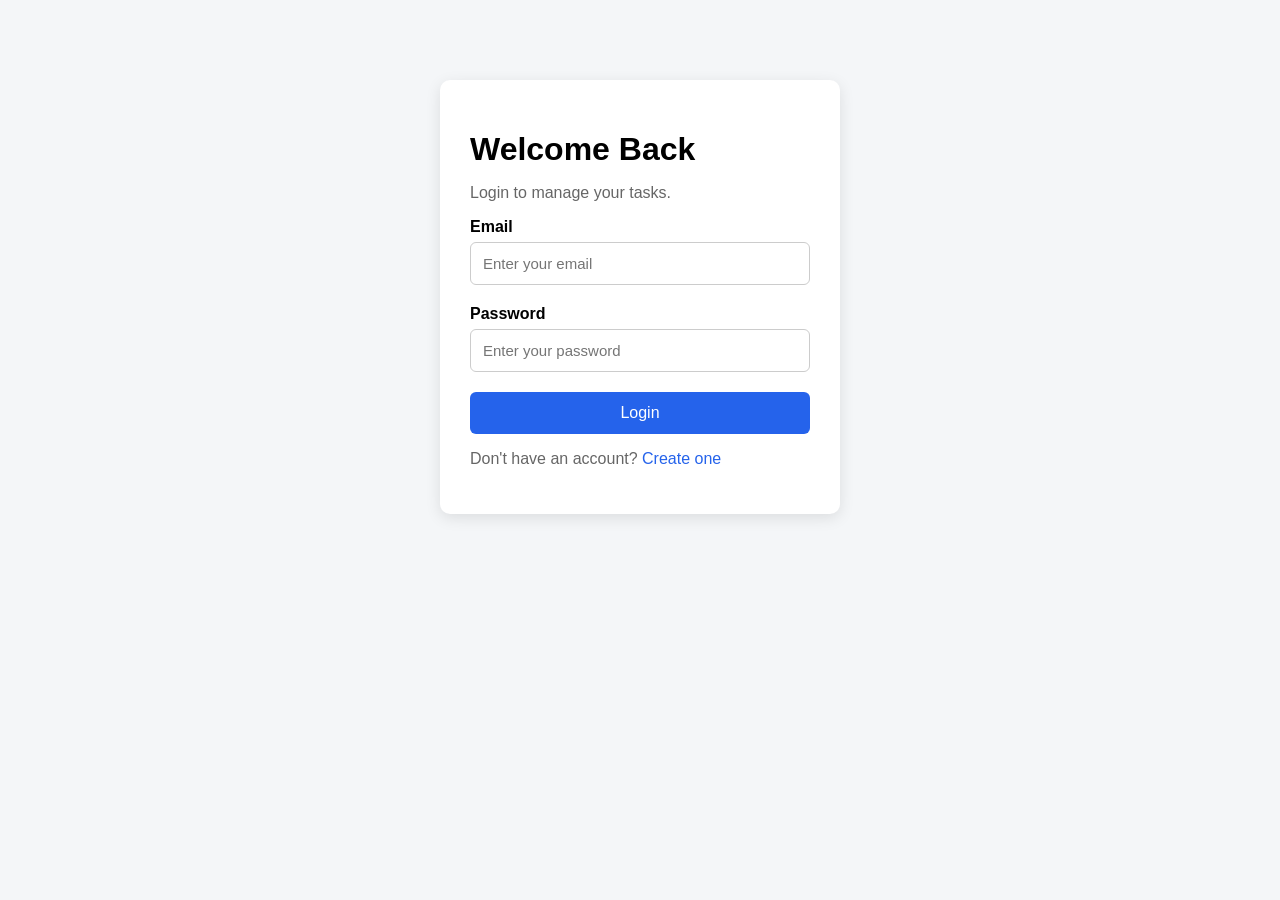
==== frontend/dashboard.html @ 46b51053 "Initial working Todo application" ====
<!DOCTYPE html>
<html lang="en">

<head>
    <meta charset="UTF-8">
    <meta name="viewport" content="width=device-width, initial-scale=1.0">

    <title>Dashboard - Todo App</title>

    <link rel="stylesheet" href="css/style.css">
</head>

<body>

    <div class="dashboard-container">

        <!-- Header -->
        <header class="dashboard-header">

            <div>
                <h1>Todo Dashboard</h1>
                <p id="userEmail">Loading user...</p>
            </div>

            <button id="logoutButton" class="logout-button">
                Logout
            </button>

        </header>


        <!-- Statistics -->
        <section class="stats">

            <div class="stat-card">
                <h3>Total</h3>
                <p id="totalTasks">0</p>
            </div>

            <div class="stat-card">
                <h3>Pending</h3>
                <p id="pendingTasks">0</p>
            </div>

            <div class="stat-card">
                <h3>Completed</h3>
                <p id="completedTasks">0</p>
            </div>

        </section>


        <!-- Create Task -->
        <section class="create-task">

            <h2>Create New Task</h2>

            <form id="taskForm">

                <input
                    type="text"
                    id="taskTitle"
                    placeholder="Task title"
                    required
                >

                <textarea
                    id="taskDescription"
                    placeholder="Task description"
                ></textarea>

                <button type="submit">
                    Add Task
                </button>

            </form>

            <p id="taskMessage"></p>

        </section>


        <!-- Tasks -->
        <section class="tasks-section">

            <div class="section-header">

                <h2>My Tasks</h2>

                <a href="history.html">
                    View History
                </a>

            </div>

            <div id="tasksList">

                <p>Loading tasks...</p>

            </div>

        </section>

    </div>


 <script src="js/dashboard.js"></script>

</body>

</html>
---- frontend/css/style.css ----
* {
    box-sizing: border-box;
}

body {
    margin: 0;
    font-family: Arial, sans-serif;
    background: #f4f6f8;
}

.auth-container {
    width: 400px;
    max-width: 90%;
    margin: 80px auto;
    padding: 30px;

    background: white;

    border-radius: 10px;

    box-shadow: 0 4px 15px rgba(0, 0, 0, 0.1);
}

.auth-container h1 {
    margin-bottom: 10px;
}

.auth-container p {
    color: #666;
}

.form-group {
    margin-bottom: 20px;
}

.form-group label {
    display: block;
    margin-bottom: 6px;
    font-weight: bold;
}

.form-group input {
    width: 100%;
    padding: 12px;

    border: 1px solid #ccc;
    border-radius: 6px;

    font-size: 15px;
}

button {
    width: 100%;
    padding: 12px;

    border: none;
    border-radius: 6px;

    background: #2563eb;
    color: white;

    font-size: 16px;
    cursor: pointer;
}

button:hover {
    background: #1d4ed8;
}

a {
    color: #2563eb;
    text-decoration: none;
}




/* ========================================
   DASHBOARD
======================================== */

.dashboard-container {
    width: 100%;
    max-width: 1100px;
    margin: 40px auto;
    padding: 20px;
}

.dashboard-header {
    display: flex;
    justify-content: space-between;
    align-items: center;
    margin-bottom: 30px;
}

.dashboard-header h1 {
    margin-bottom: 5px;
}

.dashboard-header p {
    margin-top: 0;
    color: #666;
}

.logout-button {
    width: auto;
    padding: 10px 20px;
    background: #dc2626;
}

.logout-button:hover {
    background: #b91c1c;
}


/* Statistics */

.stats {
    display: grid;
    grid-template-columns: repeat(3, 1fr);
    gap: 20px;
    margin-bottom: 30px;
}

.stat-card {
    background: white;
    padding: 25px;
    border-radius: 10px;
    text-align: center;

    box-shadow: 0 4px 15px rgba(0, 0, 0, 0.08);
}

.stat-card h3 {
    margin-top: 0;
    color: #555;
}

.stat-card p {
    font-size: 32px;
    font-weight: bold;
    margin-bottom: 0;
}


/* Create task */

.create-task {
    background: white;
    padding: 25px;
    border-radius: 10px;
    margin-bottom: 30px;

    box-shadow: 0 4px 15px rgba(0, 0, 0, 0.08);
}

.create-task input,
.create-task textarea {
    width: 100%;
    padding: 12px;
    margin-bottom: 15px;

    border: 1px solid #ccc;
    border-radius: 6px;

    font-size: 15px;
}

.create-task textarea {
    min-height: 100px;
    resize: vertical;
}


/* Tasks */

.tasks-section {
    background: white;
    padding: 25px;
    border-radius: 10px;

    box-shadow: 0 4px 15px rgba(0, 0, 0, 0.08);
}

.section-header {
    display: flex;
    justify-content: space-between;
    align-items: center;
}


.task-card {
    display: flex;
    justify-content: space-between;
    align-items: center;

    padding: 18px;

    margin-top: 15px;

    border: 1px solid #ddd;
    border-radius: 8px;
}

.task-content h3 {
    margin-top: 0;
    margin-bottom: 5px;
}

.task-content p {
    color: #666;
}

.task-content small {
    color: #777;
}


.task-actions {
    display: flex;
    gap: 10px;
}

.task-actions button {
    width: auto;
    padding: 8px 14px;
}


.delete-confirmation {
    margin-top: 12px;
    padding: 10px;

    background: #f8f8f8;
    border: 1px solid #ddd;
    border-radius: 6px;

    display: flex;
    align-items: center;
    gap: 8px;
}

.delete-confirmation span {
    margin-right: auto;
    font-size: 14px;
}

.confirm-delete {
    width: auto;
    padding: 6px 12px;
    background: #dc2626;
}

.confirm-delete:hover {
    background: #b91c1c;
}

.cancel-delete {
    width: auto;
    padding: 6px 12px;
    background: #6b7280;
}

.cancel-delete:hover {
    background: #4b5563;
}


.edit-form {
    width: 100%;
}

.edit-form label {
    display: block;
    margin-top: 10px;
    margin-bottom: 5px;
    font-weight: bold;
}

.edit-title,
.edit-description {
    width: 100%;
    padding: 10px;

    border: 1px solid #ccc;
    border-radius: 6px;

    font-size: 14px;
}

.edit-description {
    min-height: 80px;
    resize: vertical;
}

.edit-actions {
    display: flex;
    gap: 10px;
    margin-top: 12px;
}

.edit-actions button {
    width: auto;
    padding: 8px 14px;
}

.edit-actions .cancel-edit {
    background: #6b7280;
}

.edit-actions .cancel-edit:hover {
    background: #4b5563;
}
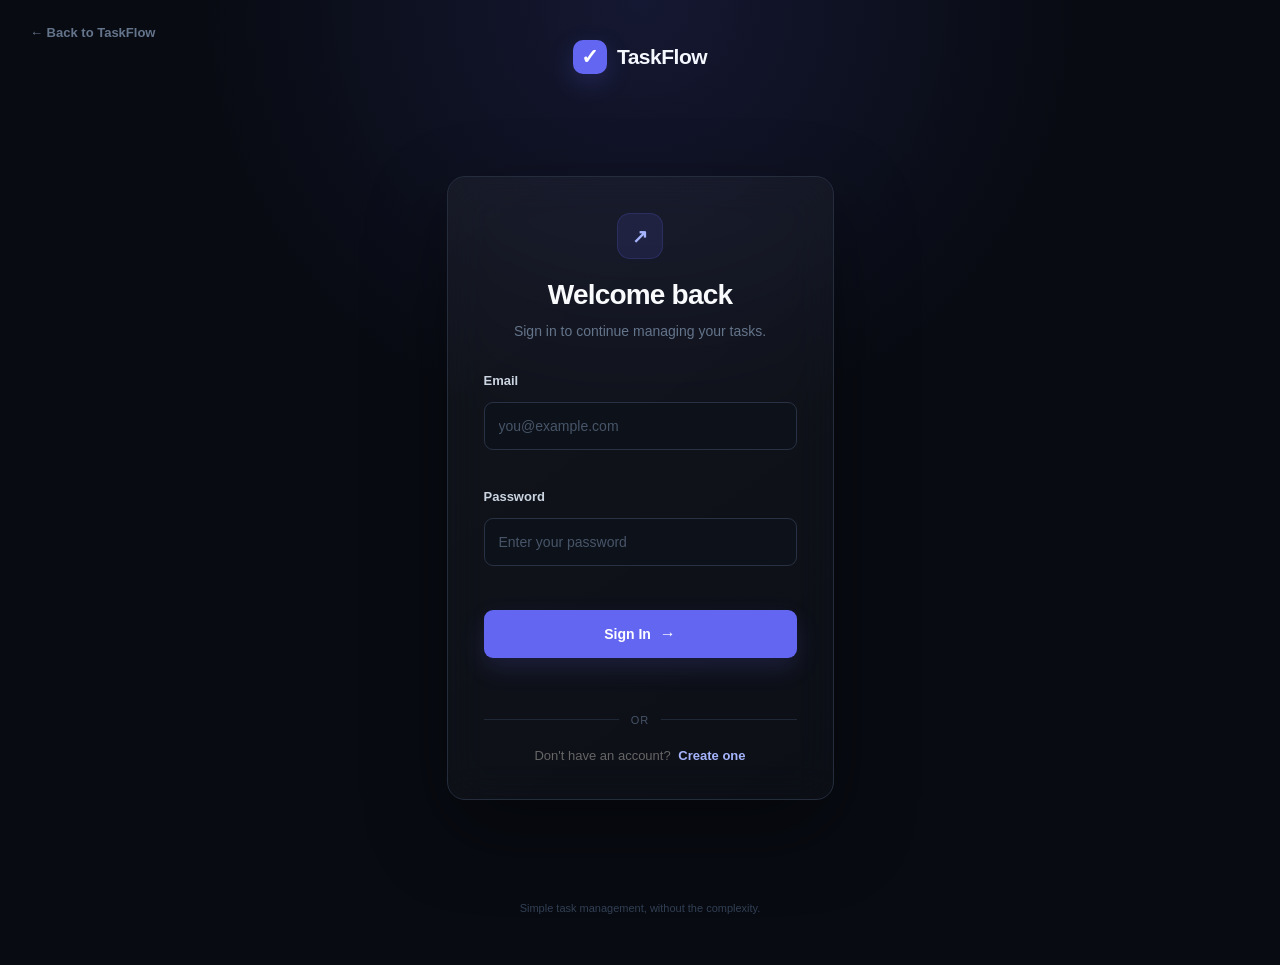
==== commit 46313e5d: "Redesign TaskFlow frontend" ====
--- a/frontend/dashboard.html
+++ b/frontend/dashboard.html
@@ -5,107 +5,221 @@
     <meta charset="UTF-8">
     <meta name="viewport" content="width=device-width, initial-scale=1.0">
 
-    <title>Dashboard - Todo App</title>
+    <title>Dashboard | TaskFlow</title>
 
     <link rel="stylesheet" href="css/style.css">
+    <link rel="stylesheet" href="css/dashboard.css">
 </head>
 
-<body>
+<body class="dashboard-page">
 
     <div class="dashboard-container">
 
-        <!-- Header -->
+        <!-- ================= HEADER ================= -->
+
         <header class="dashboard-header">
 
+            <a href="index.html" class="dashboard-brand">
+                <span class="dashboard-logo">✓</span>
+                <span>TaskFlow</span>
+            </a>
+
+            <div class="dashboard-user">
+
+                <div class="user-info">
+                    <span class="user-label">SIGNED IN AS</span>
+                    <span id="userEmail">Loading user...</span>
+                </div>
+
+                <button id="logoutButton" class="logout-button">
+                    Logout
+                </button>
+
+            </div>
+
+        </header>
+
+
+        <!-- ================= WELCOME ================= -->
+
+        <section class="dashboard-welcome">
+
             <div>
-                <h1>Todo Dashboard</h1>
-                <p id="userEmail">Loading user...</p>
-            </div>
-
-            <button id="logoutButton" class="logout-button">
-                Logout
-            </button>
-
-        </header>
-
-
-        <!-- Statistics -->
+                <p class="dashboard-eyebrow">YOUR WORKSPACE</p>
+
+                <h1>
+                    Get things done.
+                    <span>One task at a time.</span>
+                </h1>
+
+                <p class="welcome-text">
+                    Keep track of your work, stay organized,
+                    and focus on what matters.
+                </p>
+            </div>
+
+        </section>
+
+
+        <!-- ================= STATISTICS ================= -->
+
         <section class="stats">
 
             <div class="stat-card">
-                <h3>Total</h3>
-                <p id="totalTasks">0</p>
-            </div>
+                <div class="stat-icon">✓</div>
+
+                <div>
+                    <span class="stat-label">TOTAL TASKS</span>
+                    <p id="totalTasks">0</p>
+                </div>
+            </div>
+
 
             <div class="stat-card">
-                <h3>Pending</h3>
-                <p id="pendingTasks">0</p>
-            </div>
+                <div class="stat-icon pending-icon">◷</div>
+
+                <div>
+                    <span class="stat-label">PENDING</span>
+                    <p id="pendingTasks">0</p>
+                </div>
+            </div>
+
 
             <div class="stat-card">
-                <h3>Completed</h3>
-                <p id="completedTasks">0</p>
-            </div>
-
-        </section>
-
-
-        <!-- Create Task -->
+                <div class="stat-icon completed-icon">✓</div>
+
+                <div>
+                    <span class="stat-label">COMPLETED</span>
+                    <p id="completedTasks">0</p>
+                </div>
+            </div>
+
+        </section>
+
+
+        <!-- ================= CREATE TASK ================= -->
+
         <section class="create-task">
 
-            <h2>Create New Task</h2>
+            <div class="create-header">
+
+                <div>
+                    <p class="section-eyebrow">NEW TASK</p>
+
+                    <h2>Create a task</h2>
+
+                    <p>
+                        Add something you want to accomplish.
+                    </p>
+                </div>
+
+                <div class="create-icon">
+                    +
+                </div>
+
+            </div>
+
 
             <form id="taskForm">
 
-                <input
-                    type="text"
-                    id="taskTitle"
-                    placeholder="Task title"
-                    required
-                >
-
-                <textarea
-                    id="taskDescription"
-                    placeholder="Task description"
-                ></textarea>
-
-                <button type="submit">
-                    Add Task
-                </button>
+                <div class="task-input-row">
+
+                    <div class="task-input-group">
+
+                        <label for="taskTitle">
+                            Task title
+                        </label>
+
+                        <input
+                            type="text"
+                            id="taskTitle"
+                            placeholder="What needs to be done?"
+                            required
+                        >
+
+                    </div>
+
+
+                    <div class="task-input-group description-input">
+
+                        <label for="taskDescription">
+                            Description
+                        </label>
+
+                        <textarea
+                            id="taskDescription"
+                            placeholder="Add some details..."
+                        ></textarea>
+
+                    </div>
+
+                </div>
+
+
+                <div class="create-action">
+
+                    <button type="submit" class="add-task-button">
+                        <span>+</span>
+                        Add Task
+                    </button>
+
+                </div>
 
             </form>
 
+
             <p id="taskMessage"></p>
 
         </section>
 
 
-        <!-- Tasks -->
+        <!-- ================= TASKS ================= -->
+
         <section class="tasks-section">
 
             <div class="section-header">
 
-                <h2>My Tasks</h2>
-
-                <a href="history.html">
+                <div>
+                    <p class="section-eyebrow">WORKSPACE</p>
+
+                    <h2>My Tasks</h2>
+                </div>
+
+                <a href="history.html" class="history-link">
                     View History
+                    <span>→</span>
                 </a>
 
             </div>
 
+
             <div id="tasksList">
 
-                <p>Loading tasks...</p>
-
-            </div>
-
-        </section>
+                <p class="loading-tasks">
+                    Loading tasks...
+                </p>
+
+            </div>
+
+        </section>
+
+
+        <!-- ================= FOOTER ================= -->
+
+        <footer class="dashboard-footer">
+
+            <span>TaskFlow</span>
+
+            <span>
+                Simple. Fast. Organized.
+            </span>
+
+        </footer>
 
     </div>
 
 
- <script src="js/dashboard.js"></script>
+    <script src="js/dashboard.js"></script>
 
 </body>
-
 </html>
--- a/frontend/css/style.css
+++ b/frontend/css/style.css
@@ -310,4 +310,477 @@
 
 .edit-actions .cancel-edit:hover {
     background: #4b5563;
+}
+
+
+
+/* =========================================
+   TASKFLOW AUTH PAGES
+========================================= */
+
+.auth-page {
+    min-height: 100vh;
+
+    background:
+        radial-gradient(
+            circle at 50% 0%,
+            rgba(99, 102, 241, 0.14),
+            transparent 38%
+        ),
+        #080b12;
+
+    color: #f5f7ff;
+
+    font-family:
+        Inter,
+        -apple-system,
+        BlinkMacSystemFont,
+        "Segoe UI",
+        Roboto,
+        sans-serif;
+
+    display: flex;
+    align-items: center;
+    justify-content: center;
+
+    position: relative;
+
+    padding: 40px 20px;
+}
+
+
+/* =========================================
+   BACK BUTTON
+========================================= */
+
+.auth-back {
+    position: fixed;
+
+    top: 25px;
+    left: 30px;
+
+    color: #64748b;
+
+    text-decoration: none;
+
+    font-size: 13px;
+    font-weight: 600;
+
+    transition: 0.2s ease;
+}
+
+.auth-back:hover {
+    color: #a5b4fc;
+}
+
+
+/* =========================================
+   AUTH WRAPPER
+========================================= */
+
+.auth-wrapper {
+    width: 100%;
+    max-width: 430px;
+
+    display: flex;
+    flex-direction: column;
+
+    align-items: center;
+}
+
+
+/* =========================================
+   BRAND
+========================================= */
+
+.auth-brand {
+    display: flex;
+
+    align-items: center;
+
+    gap: 10px;
+
+    margin-bottom: 22px;
+
+    font-size: 21px;
+
+    font-weight: 750;
+
+    letter-spacing: -0.5px;
+}
+
+.auth-brand .logo-icon {
+    width: 34px;
+    height: 34px;
+
+    display: flex;
+
+    align-items: center;
+    justify-content: center;
+
+    background: #6366f1;
+
+    border-radius: 10px;
+
+    color: white;
+
+    font-weight: 800;
+
+    box-shadow:
+        0 8px 25px rgba(99, 102, 241, 0.22);
+}
+
+
+/* =========================================
+   AUTH CARD
+========================================= */
+
+.auth-container {
+    width: 100%;
+
+    padding: 36px;
+
+    border-radius: 18px;
+
+    background:
+        linear-gradient(
+            145deg,
+            rgba(255,255,255,0.045),
+            rgba(255,255,255,0.018)
+        );
+
+    border: 1px solid #252d3d;
+
+    box-shadow:
+        0 30px 80px rgba(0,0,0,0.4);
+
+    backdrop-filter: blur(20px);
+}
+
+
+/* =========================================
+   HEADER
+========================================= */
+
+.auth-header {
+    text-align: center;
+
+    margin-bottom: 30px;
+}
+
+.auth-icon {
+    width: 46px;
+    height: 46px;
+
+    margin: 0 auto 18px;
+
+    display: flex;
+
+    align-items: center;
+    justify-content: center;
+
+    border-radius: 13px;
+
+    background: rgba(99,102,241,0.12);
+
+    border: 1px solid rgba(99,102,241,0.18);
+
+    color: #a5b4fc;
+
+    font-size: 19px;
+
+    font-weight: 700;
+}
+
+.auth-header h1 {
+    font-size: 28px;
+
+    line-height: 1.2;
+
+    letter-spacing: -0.8px;
+
+    margin-bottom: 9px;
+
+    color: #f8fafc;
+}
+
+.auth-header p {
+    margin: 0;
+
+    color: #64748b;
+
+    font-size: 14px;
+
+    line-height: 1.6;
+}
+
+
+/* =========================================
+   FORM
+========================================= */
+
+.auth-container form {
+    display: flex;
+
+    flex-direction: column;
+
+    gap: 19px;
+}
+
+.auth-container .form-group {
+    display: flex;
+
+    flex-direction: column;
+
+    gap: 8px;
+}
+
+.auth-container label {
+    color: #cbd5e1;
+
+    font-size: 13px;
+
+    font-weight: 600;
+}
+
+.auth-container input {
+    width: 100%;
+
+    height: 48px;
+
+    padding: 0 14px;
+
+    border-radius: 9px;
+
+    border: 1px solid #293244;
+
+    background: #0d1119;
+
+    color: #f8fafc;
+
+    outline: none;
+
+    font-size: 14px;
+
+    transition:
+        border-color 0.2s ease,
+        box-shadow 0.2s ease,
+        background 0.2s ease;
+}
+
+.auth-container input::placeholder {
+    color: #475569;
+}
+
+.auth-container input:hover {
+    border-color: #364158;
+}
+
+.auth-container input:focus {
+    border-color: #6366f1;
+
+    background: #0f1420;
+
+    box-shadow:
+        0 0 0 3px rgba(99,102,241,0.12);
+}
+
+
+/* =========================================
+   BUTTON
+========================================= */
+
+.auth-button {
+    width: 100%;
+
+    height: 48px;
+
+    margin-top: 5px;
+
+    border: none;
+
+    border-radius: 9px;
+
+    background: #6366f1;
+
+    color: white;
+
+    font-size: 14px;
+
+    font-weight: 700;
+
+    cursor: pointer;
+
+    display: flex;
+
+    align-items: center;
+
+    justify-content: center;
+
+    gap: 9px;
+
+    box-shadow:
+        0 10px 25px rgba(99,102,241,0.16);
+
+    transition:
+        background 0.2s ease,
+        transform 0.2s ease,
+        box-shadow 0.2s ease;
+}
+
+.auth-button:hover {
+    background: #5558e8;
+
+    transform: translateY(-1px);
+
+    box-shadow:
+        0 13px 30px rgba(99,102,241,0.22);
+}
+
+.auth-button:active {
+    transform: translateY(0);
+}
+
+.auth-button span {
+    font-size: 16px;
+}
+
+
+/* =========================================
+   MESSAGE
+========================================= */
+
+.auth-message {
+    min-height: 20px;
+
+    margin: 14px 0 0;
+
+    text-align: center;
+
+    color: #f87171;
+
+    font-size: 13px;
+
+    line-height: 1.5;
+}
+
+
+/* =========================================
+   DIVIDER
+========================================= */
+
+.auth-divider {
+    display: flex;
+
+    align-items: center;
+
+    gap: 12px;
+
+    margin: 22px 0;
+}
+
+.auth-divider::before,
+.auth-divider::after {
+    content: "";
+
+    height: 1px;
+
+    flex: 1;
+
+    background: #202838;
+}
+
+.auth-divider span {
+    color: #475569;
+
+    font-size: 11px;
+
+    text-transform: uppercase;
+
+    letter-spacing: 1px;
+}
+
+
+/* =========================================
+   SWITCH
+========================================= */
+
+.auth-switch {
+    text-align: center;
+
+    color: #64748b;
+
+    font-size: 13px;
+
+    margin: 0;
+}
+
+.auth-switch a {
+    color: #a5b4fc;
+
+    text-decoration: none;
+
+    font-weight: 700;
+
+    margin-left: 4px;
+}
+
+.auth-switch a:hover {
+    color: #c7d2fe;
+
+    text-decoration: underline;
+}
+
+
+/* =========================================
+   FOOTER
+========================================= */
+
+.auth-footer {
+    margin-top: 22px;
+
+    color: #334155;
+
+    font-size: 11px;
+
+    text-align: center;
+}
+
+
+/* =========================================
+   REGISTER CARD
+========================================= */
+
+.register-card {
+    padding-top: 32px;
+    padding-bottom: 32px;
+}
+
+
+/* =========================================
+   MOBILE
+========================================= */
+
+@media (max-width: 600px) {
+
+    .auth-page {
+        padding: 70px 16px 30px;
+    }
+
+    .auth-back {
+        top: 20px;
+        left: 18px;
+    }
+
+    .auth-container {
+        padding: 28px 22px;
+    }
+
+    .auth-header h1 {
+        font-size: 25px;
+    }
+
+    .auth-brand {
+        margin-bottom: 18px;
+    }
 }
--- a/frontend/css/dashboard.css
+++ b/frontend/css/dashboard.css
@@ -0,0 +1,953 @@
+/* =========================================================
+   TASKFLOW DASHBOARD
+========================================================= */
+
+.dashboard-page {
+    min-height: 100vh;
+
+    margin: 0;
+
+    background:
+        radial-gradient(
+            circle at 50% -10%,
+            rgba(99, 102, 241, 0.14),
+            transparent 38%
+        ),
+        #080b12;
+
+    color: #f8fafc;
+
+    font-family:
+        Inter,
+        -apple-system,
+        BlinkMacSystemFont,
+        "Segoe UI",
+        Roboto,
+        sans-serif;
+}
+
+
+/* =========================================================
+   MAIN CONTAINER
+========================================================= */
+
+.dashboard-page .dashboard-container {
+    width: min(1100px, calc(100% - 40px));
+
+    margin: 0 auto;
+
+    padding: 25px 0 50px;
+}
+
+
+/* =========================================================
+   HEADER
+========================================================= */
+
+.dashboard-page .dashboard-header {
+    display: flex;
+
+    align-items: center;
+    justify-content: space-between;
+
+    padding: 5px 0 24px;
+
+    border-bottom: 1px solid #1d2533;
+}
+
+
+/* Brand */
+
+.dashboard-brand {
+    display: flex;
+
+    align-items: center;
+
+    gap: 10px;
+
+    color: #f8fafc;
+
+    text-decoration: none;
+
+    font-size: 20px;
+
+    font-weight: 750;
+
+    letter-spacing: -0.5px;
+}
+
+.dashboard-logo {
+    width: 34px;
+    height: 34px;
+
+    display: flex;
+
+    align-items: center;
+    justify-content: center;
+
+    border-radius: 10px;
+
+    background: #6366f1;
+
+    color: white;
+
+    font-size: 15px;
+    font-weight: 800;
+
+    box-shadow:
+        0 8px 25px rgba(99, 102, 241, 0.25);
+}
+
+
+/* User */
+
+.dashboard-user {
+    display: flex;
+
+    align-items: center;
+
+    gap: 18px;
+}
+
+.user-info {
+    display: flex;
+
+    flex-direction: column;
+
+    align-items: flex-end;
+
+    gap: 3px;
+}
+
+.user-label {
+    color: #475569;
+
+    font-size: 9px;
+
+    font-weight: 700;
+
+    letter-spacing: 1px;
+}
+
+#userEmail {
+    color: #cbd5e1;
+
+    font-size: 12px;
+}
+
+
+/* Logout */
+
+.dashboard-page .logout-button {
+    height: 38px;
+
+    padding: 0 15px;
+
+    border: 1px solid #293244;
+
+    border-radius: 8px;
+
+    background: #0d1119;
+
+    color: #94a3b8;
+
+    font-family: inherit;
+
+    font-size: 12px;
+
+    font-weight: 600;
+
+    cursor: pointer;
+
+    transition: 0.2s ease;
+}
+
+.dashboard-page .logout-button:hover {
+    color: #f8fafc;
+
+    border-color: #414c63;
+
+    background: #121722;
+}
+
+
+/* =========================================================
+   WELCOME
+========================================================= */
+
+.dashboard-welcome {
+    padding: 58px 0 35px;
+}
+
+.dashboard-eyebrow,
+.section-eyebrow {
+    margin: 0 0 10px;
+
+    color: #818cf8;
+
+    font-size: 10px;
+
+    font-weight: 800;
+
+    letter-spacing: 1.8px;
+}
+
+.dashboard-welcome h1 {
+    margin: 0;
+
+    max-width: 700px;
+
+    color: #f8fafc;
+
+    font-size: clamp(35px, 5vw, 52px);
+
+    line-height: 1.05;
+
+    letter-spacing: -2.2px;
+
+    font-weight: 750;
+}
+
+.dashboard-welcome h1 span {
+    display: block;
+
+    color: #8b87ff;
+}
+
+.welcome-text {
+    max-width: 580px;
+
+    margin: 18px 0 0;
+
+    color: #64748b;
+
+    font-size: 14px;
+
+    line-height: 1.7;
+}
+
+
+/* =========================================================
+   STATISTICS
+========================================================= */
+
+.dashboard-page .stats {
+    display: grid;
+
+    grid-template-columns:
+        repeat(3, 1fr);
+
+    gap: 14px;
+
+    margin-bottom: 30px;
+}
+
+.dashboard-page .stat-card {
+    min-height: 110px;
+
+    padding: 22px;
+
+    display: flex;
+
+    align-items: center;
+
+    gap: 17px;
+
+    box-sizing: border-box;
+
+    border: 1px solid #202938;
+
+    border-radius: 14px;
+
+    background:
+        linear-gradient(
+            145deg,
+            rgba(255,255,255,0.035),
+            rgba(255,255,255,0.012)
+        );
+
+    transition:
+        transform 0.2s ease,
+        border-color 0.2s ease;
+}
+
+.dashboard-page .stat-card:hover {
+    transform: translateY(-2px);
+
+    border-color: #313c52;
+}
+
+.stat-icon {
+    width: 42px;
+    height: 42px;
+
+    flex-shrink: 0;
+
+    display: flex;
+
+    align-items: center;
+    justify-content: center;
+
+    border-radius: 11px;
+
+    background: rgba(99,102,241,0.12);
+
+    border: 1px solid rgba(99,102,241,0.16);
+
+    color: #a5b4fc;
+
+    font-weight: 800;
+}
+
+.pending-icon {
+    color: #fbbf24;
+
+    background: rgba(251,191,36,0.08);
+
+    border-color: rgba(251,191,36,0.14);
+}
+
+.completed-icon {
+    color: #34d399;
+
+    background: rgba(52,211,153,0.08);
+
+    border-color: rgba(52,211,153,0.14);
+}
+
+.stat-label {
+    color: #64748b;
+
+    font-size: 9px;
+
+    font-weight: 800;
+
+    letter-spacing: 1.3px;
+}
+
+.dashboard-page .stat-card p {
+    margin: 4px 0 0;
+
+    color: #f8fafc;
+
+    font-size: 27px;
+
+    line-height: 1;
+
+    font-weight: 750;
+}
+
+
+/* =========================================================
+   CREATE TASK
+========================================================= */
+
+.dashboard-page .create-task {
+    padding: 27px;
+
+    margin-bottom: 45px;
+
+    border: 1px solid #202938;
+
+    border-radius: 16px;
+
+    background:
+        linear-gradient(
+            145deg,
+            rgba(255,255,255,0.035),
+            rgba(255,255,255,0.012)
+        );
+}
+
+.create-header {
+    display: flex;
+
+    justify-content: space-between;
+
+    align-items: flex-start;
+
+    margin-bottom: 24px;
+}
+
+.create-header h2 {
+    margin: 0;
+
+    color: #f8fafc;
+
+    font-size: 19px;
+
+    letter-spacing: -0.4px;
+}
+
+.create-header p:not(.section-eyebrow) {
+    margin: 6px 0 0;
+
+    color: #64748b;
+
+    font-size: 12px;
+}
+
+.create-icon {
+    width: 38px;
+    height: 38px;
+
+    display: flex;
+
+    align-items: center;
+    justify-content: center;
+
+    border-radius: 10px;
+
+    background: rgba(99,102,241,0.12);
+
+    color: #a5b4fc;
+
+    font-size: 20px;
+}
+
+
+/* Inputs */
+
+.task-input-row {
+    display: grid;
+
+    grid-template-columns:
+        1fr 1fr;
+
+    gap: 15px;
+}
+
+.task-input-group {
+    display: flex;
+
+    flex-direction: column;
+
+    gap: 8px;
+}
+
+.task-input-group label {
+    color: #cbd5e1;
+
+    font-size: 11px;
+
+    font-weight: 650;
+}
+
+.dashboard-page .task-input-group input,
+.dashboard-page .task-input-group textarea {
+    width: 100%;
+
+    box-sizing: border-box;
+
+    border: 1px solid #293244;
+
+    border-radius: 9px;
+
+    outline: none;
+
+    background: #0d1119;
+
+    color: #f8fafc;
+
+    font-family: inherit;
+
+    font-size: 13px;
+
+    transition: 0.2s ease;
+}
+
+.dashboard-page .task-input-group input {
+    height: 48px;
+
+    padding: 0 14px;
+}
+
+.dashboard-page .task-input-group textarea {
+    min-height: 48px;
+
+    height: 48px;
+
+    padding: 14px;
+
+    resize: vertical;
+}
+
+.dashboard-page .task-input-group input::placeholder,
+.dashboard-page .task-input-group textarea::placeholder {
+    color: #475569;
+}
+
+.dashboard-page .task-input-group input:focus,
+.dashboard-page .task-input-group textarea:focus {
+    border-color: #6366f1;
+
+    background: #0f1420;
+
+    box-shadow:
+        0 0 0 3px rgba(99,102,241,0.1);
+}
+
+
+/* Create button */
+
+.create-action {
+    display: flex;
+
+    justify-content: flex-end;
+
+    margin-top: 17px;
+}
+
+.add-task-button {
+    height: 42px;
+
+    padding: 0 18px;
+
+    display: flex;
+
+    align-items: center;
+
+    gap: 8px;
+
+    border: 0;
+
+    border-radius: 8px;
+
+    background: #6366f1;
+
+    color: white;
+
+    font-family: inherit;
+
+    font-size: 12px;
+
+    font-weight: 700;
+
+    cursor: pointer;
+
+    transition: 0.2s ease;
+
+    box-shadow:
+        0 8px 20px rgba(99,102,241,0.15);
+}
+
+.add-task-button:hover {
+    background: #5558e8;
+
+    transform: translateY(-1px);
+}
+
+.add-task-button span {
+    font-size: 17px;
+}
+
+
+/* Message */
+
+#taskMessage {
+    margin: 12px 0 0;
+
+    color: #a5b4fc;
+
+    font-size: 12px;
+}
+
+
+/* =========================================================
+   TASK SECTION
+========================================================= */
+
+.dashboard-page .tasks-section {
+    margin-bottom: 45px;
+}
+
+.dashboard-page .section-header {
+    display: flex;
+
+    align-items: flex-end;
+
+    justify-content: space-between;
+
+    margin-bottom: 18px;
+}
+
+.dashboard-page .section-header h2 {
+    margin: 0;
+
+    color: #f8fafc;
+
+    font-size: 23px;
+
+    letter-spacing: -0.7px;
+}
+
+.history-link {
+    display: flex;
+
+    align-items: center;
+
+    gap: 7px;
+
+    color: #818cf8;
+
+    text-decoration: none;
+
+    font-size: 12px;
+
+    font-weight: 650;
+}
+
+.history-link:hover {
+    color: #a5b4fc;
+}
+
+.history-link span {
+    font-size: 15px;
+}
+
+
+/* =========================================================
+   TASK LIST
+========================================================= */
+
+#tasksList {
+    display: flex;
+
+    flex-direction: column;
+
+    gap: 10px;
+}
+
+.loading-tasks {
+    margin: 0;
+
+    padding: 35px;
+
+    text-align: center;
+
+    border: 1px dashed #293244;
+
+    border-radius: 12px;
+
+    color: #64748b;
+
+    font-size: 13px;
+}
+
+
+/*
+   Generic styling for dynamically-generated
+   task elements.
+*/
+
+#tasksList > div,
+#tasksList > article {
+    box-sizing: border-box;
+
+    padding: 18px 20px;
+
+    border: 1px solid #202938;
+
+    border-radius: 12px;
+
+    background: #0d1119;
+
+    color: #cbd5e1;
+
+    transition:
+        border-color 0.2s ease,
+        transform 0.2s ease;
+}
+
+#tasksList > div:hover,
+#tasksList > article:hover {
+    border-color: #303b50;
+
+    transform: translateY(-1px);
+}
+
+
+/* =========================================================
+   FOOTER
+========================================================= */
+
+.dashboard-footer {
+    display: flex;
+
+    justify-content: space-between;
+
+    padding-top: 24px;
+
+    border-top: 1px solid #1d2533;
+
+    color: #334155;
+
+    font-size: 10px;
+}
+
+
+/* =========================================================
+   RESPONSIVE
+========================================================= */
+
+@media (max-width: 750px) {
+
+    .dashboard-page .dashboard-container {
+        width: min(100% - 28px, 600px);
+    }
+
+    .dashboard-page .stats {
+        grid-template-columns: 1fr;
+    }
+
+    .task-input-row {
+        grid-template-columns: 1fr;
+    }
+
+    .dashboard-welcome {
+        padding-top: 40px;
+    }
+
+    .dashboard-welcome h1 {
+        font-size: 38px;
+    }
+
+    .dashboard-user {
+        gap: 9px;
+    }
+
+    .user-info {
+        display: none;
+    }
+}
+
+
+@media (max-width: 500px) {
+
+    .dashboard-page .dashboard-header {
+        align-items: center;
+    }
+
+    .dashboard-brand {
+        font-size: 18px;
+    }
+
+    .dashboard-page .create-task {
+        padding: 20px;
+    }
+
+    .create-action {
+        justify-content: stretch;
+    }
+
+    .add-task-button {
+        width: 100%;
+
+        justify-content: center;
+    }
+
+    .dashboard-page .section-header {
+        align-items: flex-start;
+
+        gap: 15px;
+    }
+
+    .dashboard-footer {
+        flex-direction: column;
+
+        gap: 7px;
+    }
+}
+
+
+
+/* =========================================================
+   TASK LIST - OVERRIDE OLD STYLE.CSS
+========================================================= */
+
+.dashboard-page .tasks-section {
+    background: transparent !important;
+    border: none !important;
+    border-radius: 0 !important;
+
+    padding: 0 !important;
+    margin-top: 10px !important;
+}
+
+.dashboard-page .tasks-section .section-header {
+    background: transparent !important;
+
+    padding: 0 0 16px !important;
+    margin: 0 !important;
+
+    border: none !important;
+}
+
+.dashboard-page .tasks-section .section-header h2 {
+    color: #f8fafc !important;
+
+    font-size: 23px !important;
+    font-weight: 750 !important;
+
+    margin: 0 !important;
+}
+
+
+/* Task list */
+
+.dashboard-page #tasksList {
+    background: transparent !important;
+
+    display: flex !important;
+    flex-direction: column !important;
+
+    gap: 10px !important;
+}
+
+
+/* Individual task card */
+
+.dashboard-page #tasksList > div,
+.dashboard-page #tasksList > article {
+    width: 100% !important;
+
+    box-sizing: border-box !important;
+
+    padding: 18px 20px !important;
+
+    margin: 0 !important;
+
+    border: 1px solid #252d3d !important;
+
+    border-radius: 12px !important;
+
+    background: #0d1119 !important;
+
+    color: #cbd5e1 !important;
+
+    box-shadow: none !important;
+
+    transition:
+        border-color 0.2s ease,
+        transform 0.2s ease,
+        background 0.2s ease !important;
+}
+
+.dashboard-page #tasksList > div:hover,
+.dashboard-page #tasksList > article:hover {
+    background: #10151f !important;
+
+    border-color: #39445b !important;
+
+    transform: translateY(-1px) !important;
+}
+
+
+/* Task card text */
+
+.dashboard-page #tasksList h3,
+.dashboard-page #tasksList h4,
+.dashboard-page #tasksList strong {
+    color: #e2e8f0 !important;
+}
+
+.dashboard-page #tasksList p {
+    color: #64748b !important;
+}
+
+
+/* Task buttons */
+
+.dashboard-page #tasksList button {
+    border: 0 !important;
+
+    border-radius: 7px !important;
+
+    padding: 8px 13px !important;
+
+    background: #6366f1 !important;
+
+    color: white !important;
+
+    font-family: inherit !important;
+
+    font-size: 12px !important;
+
+    font-weight: 650 !important;
+
+    cursor: pointer !important;
+
+    transition: 0.2s ease !important;
+}
+
+.dashboard-page #tasksList button:hover {
+    background: #5558e8 !important;
+
+    transform: translateY(-1px) !important;
+}
+
+
+/* Delete button */
+
+.dashboard-page #tasksList button:last-child {
+    background: #1a2230 !important;
+
+    border: 1px solid #303b50 !important;
+
+    color: #cbd5e1 !important;
+}
+
+.dashboard-page #tasksList button:last-child:hover {
+    background: #252d3d !important;
+
+    color: #f87171 !important;
+
+    border-color: #475569 !important;
+}
+
+
+/* Inputs created during inline editing */
+
+.dashboard-page #tasksList input,
+.dashboard-page #tasksList textarea {
+    box-sizing: border-box !important;
+
+    border: 1px solid #293244 !important;
+
+    border-radius: 8px !important;
+
+    background: #080b12 !important;
+
+    color: #f8fafc !important;
+
+    padding: 9px 11px !important;
+
+    font-family: inherit !important;
+
+    outline: none !important;
+}
+
+.dashboard-page #tasksList input:focus,
+.dashboard-page #tasksList textarea:focus {
+    border-color: #6366f1 !important;
+
+    box-shadow:
+        0 0 0 3px rgba(99,102,241,0.1) !important;
+}
+
+
+/* Empty/loading state */
+
+.dashboard-page #tasksList > p {
+    background: #0d1119 !important;
+
+    border: 1px dashed #293244 !important;
+
+    border-radius: 12px !important;
+
+    padding: 30px !important;
+
+    text-align: center !important;
+
+    color: #64748b !important;
+}
